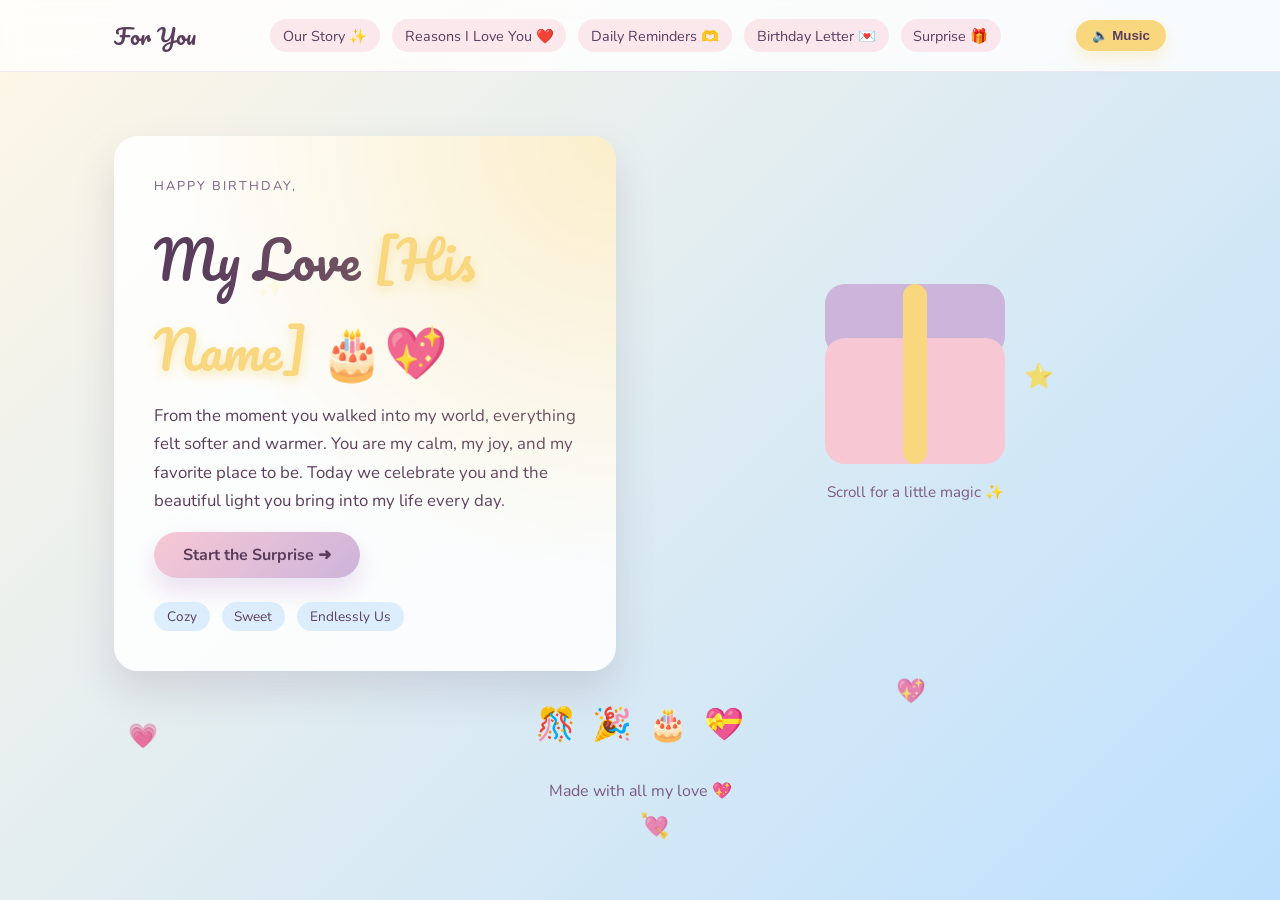
==== index.html @ a4022f61 "Create romantic birthday multi-page site" ====
<!DOCTYPE html>
<html lang="en">
<head>
  <meta charset="UTF-8" />
  <meta name="viewport" content="width=device-width, initial-scale=1.0" />
  <title>Happy Birthday, My Love 🎂💖</title>
  <link rel="stylesheet" href="styles.css" />
  <link rel="preconnect" href="https://fonts.googleapis.com" />
  <link rel="preconnect" href="https://fonts.gstatic.com" crossorigin />
  <link
    href="https://fonts.googleapis.com/css2?family=Pacifico&family=Nunito:wght@300;400;600;700&display=swap"
    rel="stylesheet"
  />
</head>
<body class="page home">
  <div class="floating-layer">
    <span class="float-heart">💗</span>
    <span class="float-heart">💖</span>
    <span class="float-heart">💘</span>
    <span class="float-star">✨</span>
    <span class="float-star">⭐</span>
  </div>

  <header class="site-header">
    <nav class="nav">
      <a href="index.html" class="nav-logo">For You</a>
      <div class="nav-links">
        <a href="story.html">Our Story ✨</a>
        <a href="reasons.html">Reasons I Love You ❤️</a>
        <a href="reminders.html">Daily Reminders 🫶</a>
        <a href="letter.html">Birthday Letter 💌</a>
        <a href="surprise.html">Surprise 🎁</a>
      </div>
      <button class="audio-toggle" type="button" aria-pressed="false">
        🔈 Music
      </button>
    </nav>
  </header>

  <main class="hero">
    <div class="hero-card">
      <p class="eyebrow">Happy Birthday,</p>
      <h1 class="headline">
        My Love <span class="name">[His Name]</span> 🎂💖
      </h1>
      <p class="love-note">
        From the moment you walked into my world, everything felt softer and warmer.
        You are my calm, my joy, and my favorite place to be. Today we celebrate you
        and the beautiful light you bring into my life every day.
      </p>
      <a class="cta" href="story.html">Start the Surprise ➜</a>
      <div class="hero-tags">
        <span>Cozy</span>
        <span>Sweet</span>
        <span>Endlessly Us</span>
      </div>
    </div>
    <div class="hero-illustration">
      <div class="gift-box">
        <div class="gift-lid"></div>
        <div class="gift-body"></div>
        <div class="gift-ribbon"></div>
      </div>
      <p class="hint">Scroll for a little magic ✨</p>
    </div>
  </main>

  <section class="confetti">
    <span>🎊</span>
    <span>🎉</span>
    <span>🎂</span>
    <span>💝</span>
  </section>

  <footer class="site-footer">
    <p>Made with all my love 💖</p>
  </footer>

  <audio id="bg-music" loop>
    <!-- Optional: add your own gentle song file in the project folder and update the src. -->
    <source src="" type="audio/mpeg" />
  </audio>
  <script src="script.js"></script>
</body>
</html>
---- styles.css ----
/* Color palette + global theme variables */
:root {
  --blush: #f7c8d4;
  --lavender: #cdb4db;
  --cream: #fff7e6;
  --pastel-blue: #bde0fe;
  --soft-gold: #f9d77e;
  --text-dark: #5a3d5c;
  --text-light: #7b5a84;
  --white: #ffffff;
  --shadow: 0 20px 40px rgba(90, 61, 92, 0.15);
}

/* Global reset */
* {
  box-sizing: border-box;
}

/* Base layout */
body {
  margin: 0;
  font-family: "Nunito", sans-serif;
  color: var(--text-dark);
  background: linear-gradient(135deg, var(--cream), var(--pastel-blue));
  min-height: 100vh;
  overflow-x: hidden;
  animation: fadeIn 1s ease-in-out;
}

.page {
  position: relative;
}

h1,
h2,
h3 {
  font-family: "Pacifico", cursive;
  font-weight: 400;
  margin: 0 0 0.5rem;
}

p {
  line-height: 1.7;
  margin: 0 0 1rem;
}

a {
  text-decoration: none;
  color: inherit;
}

/* Navigation */
.site-header {
  position: sticky;
  top: 0;
  z-index: 10;
  background: rgba(255, 255, 255, 0.8);
  backdrop-filter: blur(12px);
  border-bottom: 1px solid rgba(205, 180, 219, 0.3);
}

.nav {
  max-width: 1100px;
  margin: 0 auto;
  padding: 1rem 1.5rem;
  display: flex;
  align-items: center;
  gap: 1.5rem;
  justify-content: space-between;
  flex-wrap: wrap;
}

.nav-logo {
  font-family: "Pacifico", cursive;
  font-size: 1.4rem;
}

.nav-links {
  display: flex;
  flex-wrap: wrap;
  gap: 0.75rem;
  font-size: 0.9rem;
}

.nav-links a {
  padding: 0.4rem 0.8rem;
  border-radius: 999px;
  background: rgba(247, 200, 212, 0.4);
  transition: transform 0.3s ease, background 0.3s ease;
}

.nav-links a:hover {
  transform: translateY(-2px);
  background: rgba(247, 200, 212, 0.7);
}

.audio-toggle {
  border: none;
  background: var(--soft-gold);
  color: var(--text-dark);
  padding: 0.5rem 1rem;
  border-radius: 999px;
  font-weight: 600;
  cursor: pointer;
  box-shadow: 0 8px 16px rgba(249, 215, 126, 0.3);
  transition: transform 0.3s ease;
}

.audio-toggle:hover {
  transform: translateY(-2px) scale(1.02);
}

/* Home hero */
.hero {
  max-width: 1100px;
  margin: 0 auto;
  padding: 4rem 1.5rem 2rem;
  display: grid;
  grid-template-columns: repeat(auto-fit, minmax(280px, 1fr));
  gap: 3rem;
  align-items: center;
}

.hero-card {
  background: rgba(255, 255, 255, 0.85);
  border-radius: 24px;
  padding: 2.5rem;
  box-shadow: var(--shadow);
  position: relative;
  overflow: hidden;
}

.hero-card::after {
  content: "";
  position: absolute;
  inset: 0;
  background: radial-gradient(circle at top right, rgba(249, 215, 126, 0.4), transparent 60%);
  pointer-events: none;
}

.eyebrow {
  text-transform: uppercase;
  letter-spacing: 2px;
  font-size: 0.8rem;
  color: var(--text-light);
}

.headline {
  font-size: clamp(2.4rem, 4vw, 3.6rem);
}

.name {
  color: var(--soft-gold);
  text-shadow: 0 4px 12px rgba(249, 215, 126, 0.6);
}

.love-note {
  font-size: 1.05rem;
}

.cta {
  display: inline-flex;
  align-items: center;
  justify-content: center;
  background: linear-gradient(135deg, var(--blush), var(--lavender));
  color: var(--text-dark);
  padding: 0.75rem 1.8rem;
  border-radius: 999px;
  font-weight: 700;
  box-shadow: 0 12px 24px rgba(205, 180, 219, 0.4);
  transition: transform 0.3s ease, box-shadow 0.3s ease;
  border: none;
}

.cta:hover {
  transform: translateY(-2px) scale(1.02);
  box-shadow: 0 16px 30px rgba(205, 180, 219, 0.5);
}

.hero-tags {
  display: flex;
  gap: 0.75rem;
  flex-wrap: wrap;
  margin-top: 1.5rem;
}

.hero-tags span {
  background: rgba(189, 224, 254, 0.5);
  padding: 0.3rem 0.8rem;
  border-radius: 999px;
  font-size: 0.85rem;
}

.hero-illustration {
  text-align: center;
  display: grid;
  gap: 1rem;
}

.gift-box {
  position: relative;
  width: 180px;
  height: 180px;
  margin: 0 auto;
}

.gift-lid,
.gift-body {
  position: absolute;
  width: 100%;
  border-radius: 20px;
}

.gift-lid {
  height: 40%;
  background: var(--lavender);
  top: 0;
  animation: bounce 2.5s ease-in-out infinite;
}

.gift-body {
  height: 70%;
  background: var(--blush);
  bottom: 0;
}

.gift-ribbon {
  position: absolute;
  width: 24px;
  height: 100%;
  background: var(--soft-gold);
  left: 50%;
  transform: translateX(-50%);
  border-radius: 12px;
}

.hint {
  font-size: 0.95rem;
  color: var(--text-light);
}

.confetti {
  display: flex;
  justify-content: center;
  gap: 1rem;
  font-size: 2rem;
  animation: float 4s ease-in-out infinite;
}

/* Shared layout wrappers */
.content {
  max-width: 1000px;
  margin: 0 auto;
  padding: 3rem 1.5rem 2rem;
}

.page-title {
  text-align: center;
  margin-bottom: 2.5rem;
}

.fade-in {
  animation: fadeInUp 0.8s ease;
}

/* Story timeline */
.timeline {
  display: grid;
  gap: 2rem;
}

.timeline-card {
  display: grid;
  grid-template-columns: 20px 1fr;
  gap: 1.5rem;
  align-items: start;
  background: rgba(255, 255, 255, 0.85);
  border-radius: 24px;
  padding: 2rem;
  box-shadow: var(--shadow);
  position: relative;
  overflow: hidden;
}

.timeline-card::before {
  content: "";
  position: absolute;
  inset: 0;
  background: linear-gradient(120deg, rgba(247, 200, 212, 0.35), transparent 60%);
  opacity: 0;
  transition: opacity 0.4s ease;
}

.timeline-card:hover::before {
  opacity: 1;
}

.timeline-dot {
  width: 16px;
  height: 16px;
  background: var(--soft-gold);
  border-radius: 50%;
  box-shadow: 0 0 0 6px rgba(249, 215, 126, 0.3);
  margin-top: 6px;
}

.photo-placeholder {
  background: rgba(189, 224, 254, 0.4);
  border-radius: 16px;
  padding: 1.5rem;
  text-align: center;
  font-size: 0.9rem;
  color: var(--text-light);
}

/* Reasons grid */
.card-grid {
  display: grid;
  grid-template-columns: repeat(auto-fit, minmax(220px, 1fr));
  gap: 1.5rem;
}

.reason-card {
  background: rgba(255, 255, 255, 0.9);
  border-radius: 20px;
  padding: 1.5rem;
  box-shadow: var(--shadow);
  transition: transform 0.3s ease, box-shadow 0.3s ease;
}

.reason-card:hover {
  transform: translateY(-6px) rotate(-1deg);
  box-shadow: 0 18px 30px rgba(90, 61, 92, 0.2);
}

/* Reminder page */
.reminder-list {
  display: grid;
  gap: 1rem;
  margin-bottom: 2.5rem;
}

.reminder-card {
  padding: 1.2rem 1.5rem;
  background: rgba(255, 255, 255, 0.85);
  border-radius: 18px;
  box-shadow: var(--shadow);
  font-weight: 600;
  text-align: center;
}

.hug-generator {
  text-align: center;
  background: rgba(255, 255, 255, 0.85);
  border-radius: 24px;
  padding: 2rem;
  box-shadow: var(--shadow);
}

.hug-message {
  font-size: 1.1rem;
  margin-bottom: 1.5rem;
}

.pop {
  animation: pop 0.4s ease;
}

/* Letter styling */
.love-letter {
  background: linear-gradient(180deg, rgba(255, 255, 255, 0.95), rgba(255, 247, 230, 0.95));
  border-radius: 24px;
  padding: 2.5rem;
  box-shadow: var(--shadow);
  font-size: 1.05rem;
  position: relative;
  overflow: hidden;
}

.love-letter::before {
  content: "";
  position: absolute;
  inset: 0;
  background: url("data:image/svg+xml,%3Csvg width='200' height='200' viewBox='0 0 200 200' xmlns='http://www.w3.org/2000/svg'%3E%3Ccircle cx='80' cy='50' r='40' fill='%23f7c8d4' fill-opacity='0.15'/%3E%3Ccircle cx='150' cy='120' r='50' fill='%23bde0fe' fill-opacity='0.12'/%3E%3C/svg%3E");
  opacity: 0.6;
}

.love-letter > * {
  position: relative;
}

.signature {
  font-family: "Pacifico", cursive;
  font-size: 1.4rem;
}

/* Surprise reveal */
.reveal {
  text-align: center;
  display: grid;
  gap: 2rem;
}

.countdown {
  background: rgba(255, 255, 255, 0.9);
  border-radius: 24px;
  padding: 2rem;
  box-shadow: var(--shadow);
  font-size: 1.1rem;
}

.count-number {
  display: inline-block;
  font-size: 3rem;
  font-family: "Pacifico", cursive;
  color: var(--soft-gold);
}

.reveal-message {
  background: rgba(255, 255, 255, 0.9);
  border-radius: 24px;
  padding: 2rem;
  box-shadow: var(--shadow);
  animation: fadeInUp 1s ease;
}

.hidden {
  display: none;
}

.site-footer {
  text-align: center;
  padding: 2rem 1.5rem 3rem;
  color: var(--text-light);
}

/* Floating decorations */
.floating-layer {
  position: fixed;
  inset: 0;
  pointer-events: none;
  overflow: hidden;
  z-index: 0;
}

.float-heart,
.float-star {
  position: absolute;
  font-size: 1.5rem;
  opacity: 0.7;
  animation: float 8s ease-in-out infinite;
}

.float-heart:nth-child(1) {
  left: 10%;
  top: 80%;
  animation-delay: 0s;
}

.float-heart:nth-child(2) {
  left: 70%;
  top: 75%;
  animation-delay: 2s;
}

.float-heart:nth-child(3) {
  left: 50%;
  top: 90%;
  animation-delay: 4s;
}

.float-star:nth-child(4) {
  left: 20%;
  top: 30%;
  animation-delay: 1s;
}

.float-star:nth-child(5) {
  left: 80%;
  top: 40%;
  animation-delay: 3s;
}

@keyframes float {
  0% {
    transform: translateY(0) translateX(0) rotate(0deg);
  }
  50% {
    transform: translateY(-30px) translateX(10px) rotate(5deg);
  }
  100% {
    transform: translateY(0) translateX(0) rotate(0deg);
  }
}

@keyframes fadeIn {
  from {
    opacity: 0;
  }
  to {
    opacity: 1;
  }
}

@keyframes fadeInUp {
  from {
    opacity: 0;
    transform: translateY(20px);
  }
  to {
    opacity: 1;
    transform: translateY(0);
  }
}

@keyframes bounce {
  0%,
  100% {
    transform: translateY(0);
  }
  50% {
    transform: translateY(-10px);
  }
}

@keyframes pop {
  0% {
    transform: scale(0.98);
  }
  50% {
    transform: scale(1.02);
  }
  100% {
    transform: scale(1);
  }
}

@media (max-width: 768px) {
  .nav {
    justify-content: center;
  }

  .nav-links {
    justify-content: center;
  }

  .hero {
    padding-top: 2rem;
  }
}
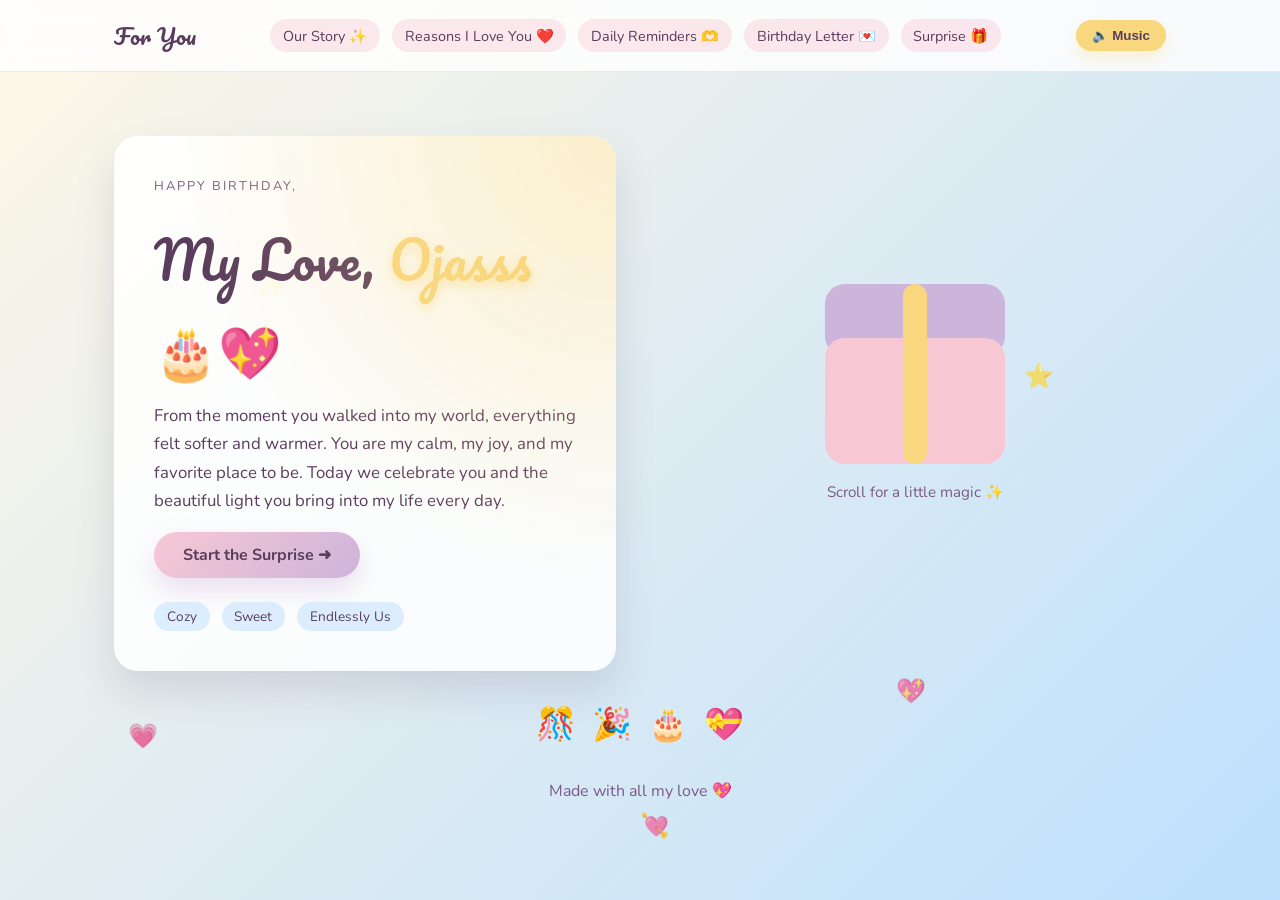
==== commit 5bd95bb8: "I love him yrr" ====
--- a/index.html
+++ b/index.html
@@ -1,5 +1,6 @@
 <!DOCTYPE html>
 <html lang="en">
+
 <head>
   <meta charset="UTF-8" />
   <meta name="viewport" content="width=device-width, initial-scale=1.0" />
@@ -7,11 +8,10 @@
   <link rel="stylesheet" href="styles.css" />
   <link rel="preconnect" href="https://fonts.googleapis.com" />
   <link rel="preconnect" href="https://fonts.gstatic.com" crossorigin />
-  <link
-    href="https://fonts.googleapis.com/css2?family=Pacifico&family=Nunito:wght@300;400;600;700&display=swap"
-    rel="stylesheet"
-  />
+  <link href="https://fonts.googleapis.com/css2?family=Pacifico&family=Nunito:wght@300;400;600;700&display=swap"
+    rel="stylesheet" />
 </head>
+
 <body class="page home">
   <div class="floating-layer">
     <span class="float-heart">💗</span>
@@ -41,7 +41,7 @@
     <div class="hero-card">
       <p class="eyebrow">Happy Birthday,</p>
       <h1 class="headline">
-        My Love <span class="name">[His Name]</span> 🎂💖
+        My Love, <span class="name">Ojasss</span> 🎂💖
       </h1>
       <p class="love-note">
         From the moment you walked into my world, everything felt softer and warmer.
@@ -82,4 +82,5 @@
   </audio>
   <script src="script.js"></script>
 </body>
-</html>
+
+</html>
--- a/styles.css
+++ b/styles.css
@@ -385,7 +385,7 @@
   opacity: 0.6;
 }
 
-.love-letter > * {
+.love-letter>* {
   position: relative;
 }
 
@@ -485,9 +485,11 @@
   0% {
     transform: translateY(0) translateX(0) rotate(0deg);
   }
+
   50% {
     transform: translateY(-30px) translateX(10px) rotate(5deg);
   }
+
   100% {
     transform: translateY(0) translateX(0) rotate(0deg);
   }
@@ -497,6 +499,7 @@
   from {
     opacity: 0;
   }
+
   to {
     opacity: 1;
   }
@@ -507,6 +510,7 @@
     opacity: 0;
     transform: translateY(20px);
   }
+
   to {
     opacity: 1;
     transform: translateY(0);
@@ -514,10 +518,12 @@
 }
 
 @keyframes bounce {
+
   0%,
   100% {
     transform: translateY(0);
   }
+
   50% {
     transform: translateY(-10px);
   }
@@ -527,9 +533,11 @@
   0% {
     transform: scale(0.98);
   }
+
   50% {
     transform: scale(1.02);
   }
+
   100% {
     transform: scale(1);
   }
@@ -548,3 +556,130 @@
     padding-top: 2rem;
   }
 }
+
+/* Floating Hug Animation */
+.floating-hug {
+  position: fixed;
+  bottom: -50px;
+  font-size: 2rem;
+  pointer-events: none;
+  z-index: 1000;
+  animation: floatUp linear forwards;
+}
+
+/* Reveal Image */
+.hug-img {
+  display: block;
+  max-width: 100%;
+  width: 300px;
+  /* Adjust size as needed */
+  margin: 2rem auto 0;
+  border-radius: 16px;
+  box-shadow: 0 10px 25px rgba(0, 0, 0, 0.1);
+  animation: fadeInUp 1s ease;
+}
+
+.hug-img.hidden {
+  display: none;
+}
+
+/* Carousel Styles */
+.memory-reveal {
+  margin-top: 1rem;
+}
+
+.reveal-btn {
+  background: var(--soft-gold);
+  border: none;
+  padding: 0.5rem 1rem;
+  border-radius: 999px;
+  font-family: "Nunito", sans-serif;
+  font-weight: 700;
+  cursor: pointer;
+  transition: transform 0.2s;
+  color: var(--text-dark);
+}
+
+.reveal-btn:hover {
+  transform: scale(1.05);
+}
+
+.carousel-container {
+  position: relative;
+  width: 100%;
+  max-width: 400px;
+  height: 300px;
+  margin-top: 1rem;
+  border-radius: 12px;
+  overflow: hidden;
+  box-shadow: 0 4px 12px rgba(0, 0, 0, 0.1);
+  background: #f0f0f0;
+}
+
+.carousel-container.hidden {
+  display: none;
+}
+
+.carousel-track {
+  width: 100%;
+  height: 100%;
+  position: relative;
+}
+
+.carousel-img {
+  position: absolute;
+  top: 0;
+  left: 0;
+  width: 100%;
+  height: 100%;
+  object-fit: cover;
+  opacity: 0;
+  transition: opacity 0.5s ease;
+}
+
+.carousel-img.active {
+  opacity: 1;
+}
+
+.carousel-nav {
+  position: absolute;
+  top: 50%;
+  transform: translateY(-50%);
+  background: rgba(255, 255, 255, 0.7);
+  border: none;
+  border-radius: 50%;
+  width: 32px;
+  height: 32px;
+  cursor: pointer;
+  z-index: 2;
+  font-size: 1.2rem;
+  display: flex;
+  align-items: center;
+  justify-content: center;
+  color: var(--text-dark);
+  transition: background 0.3s;
+}
+
+.carousel-nav:hover {
+  background: rgba(255, 255, 255, 0.95);
+}
+
+.carousel-nav.prev {
+  left: 10px;
+}
+
+.carousel-nav.next {
+  right: 10px;
+}
+
+@keyframes floatUp {
+  0% {
+    transform: translateY(0) scale(1) rotate(0deg);
+    opacity: 1;
+  }
+
+  100% {
+    transform: translateY(-120vh) scale(1.5) rotate(360deg);
+    opacity: 0;
+  }
+}
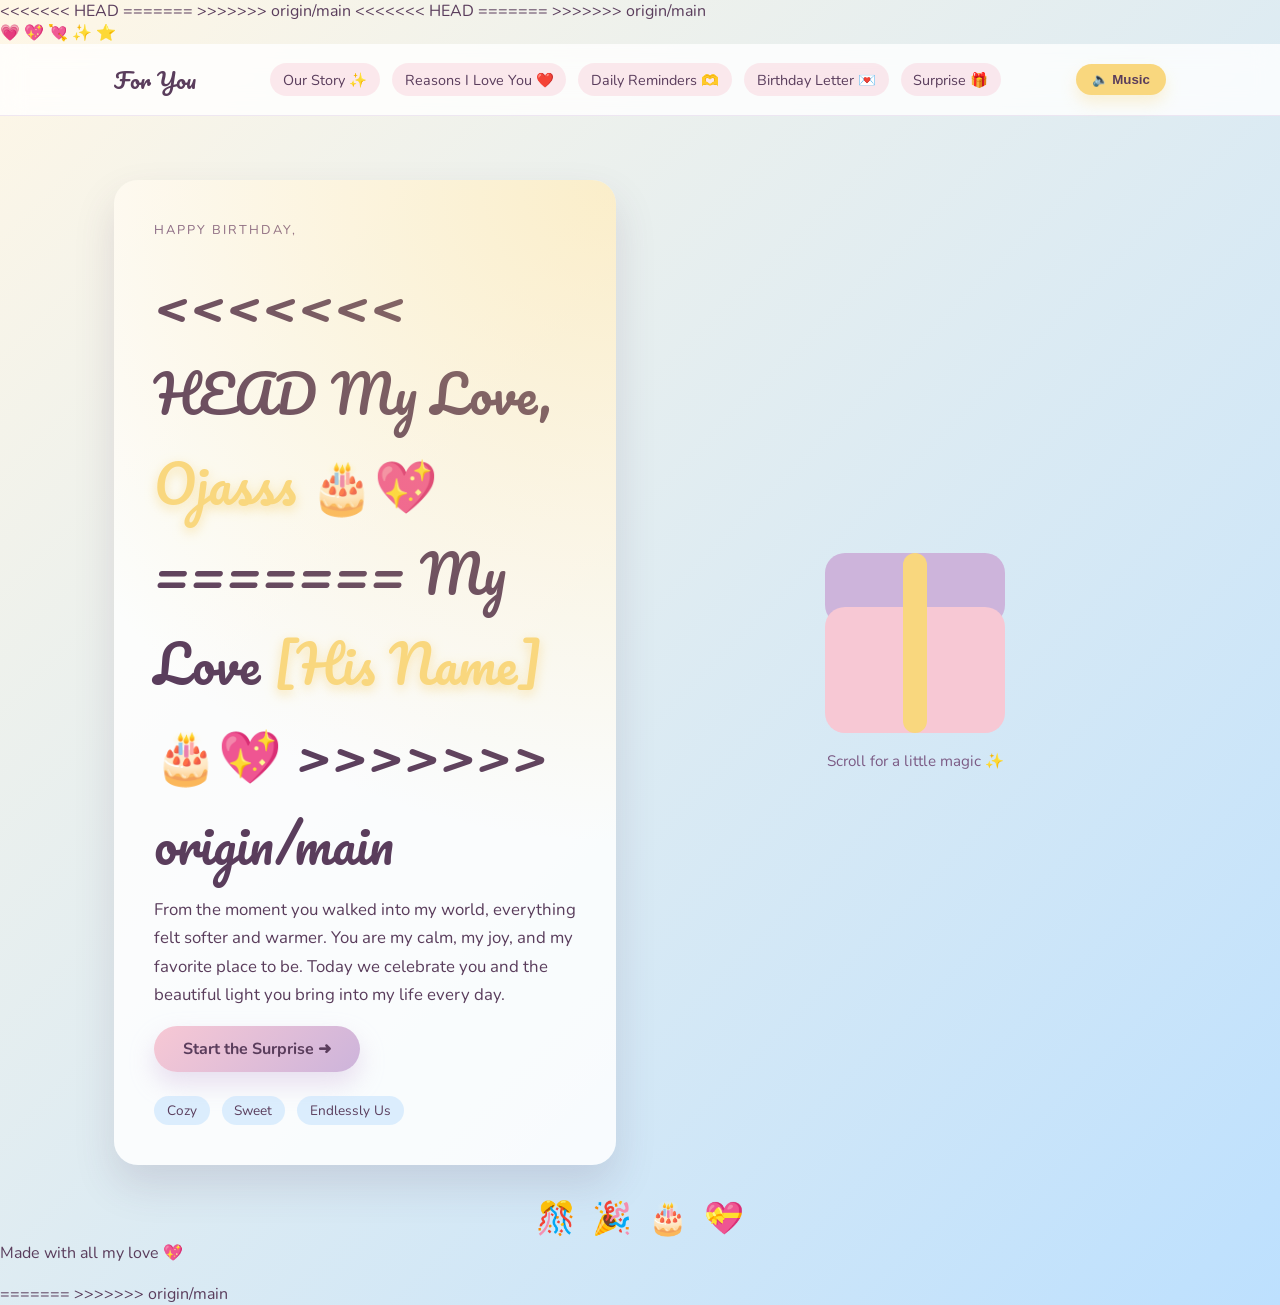
==== commit 7373a395: "Resolved conflicts" ====
--- a/index.html
+++ b/index.html
@@ -1,6 +1,9 @@
 <!DOCTYPE html>
 <html lang="en">
+<<<<<<< HEAD
 
+=======
+>>>>>>> origin/main
 <head>
   <meta charset="UTF-8" />
   <meta name="viewport" content="width=device-width, initial-scale=1.0" />
@@ -8,10 +11,18 @@
   <link rel="stylesheet" href="styles.css" />
   <link rel="preconnect" href="https://fonts.googleapis.com" />
   <link rel="preconnect" href="https://fonts.gstatic.com" crossorigin />
+<<<<<<< HEAD
   <link href="https://fonts.googleapis.com/css2?family=Pacifico&family=Nunito:wght@300;400;600;700&display=swap"
     rel="stylesheet" />
 </head>
 
+=======
+  <link
+    href="https://fonts.googleapis.com/css2?family=Pacifico&family=Nunito:wght@300;400;600;700&display=swap"
+    rel="stylesheet"
+  />
+</head>
+>>>>>>> origin/main
 <body class="page home">
   <div class="floating-layer">
     <span class="float-heart">💗</span>
@@ -41,7 +52,11 @@
     <div class="hero-card">
       <p class="eyebrow">Happy Birthday,</p>
       <h1 class="headline">
+<<<<<<< HEAD
         My Love, <span class="name">Ojasss</span> 🎂💖
+=======
+        My Love <span class="name">[His Name]</span> 🎂💖
+>>>>>>> origin/main
       </h1>
       <p class="love-note">
         From the moment you walked into my world, everything felt softer and warmer.
@@ -78,9 +93,17 @@
 
   <audio id="bg-music" loop>
     <!-- Optional: add your own gentle song file in the project folder and update the src. -->
+<<<<<<< HEAD
+    <source src="song.mp3" type="audio/mpeg" />
+  </audio>
+  <script src="script.js"></script>
+</body>
+
+</html>
+=======
     <source src="" type="audio/mpeg" />
   </audio>
   <script src="script.js"></script>
 </body>
-
-</html>+</html>
+>>>>>>> origin/main
--- a/styles.css
+++ b/styles.css
@@ -385,7 +385,11 @@
   opacity: 0.6;
 }
 
+<<<<<<< HEAD
 .love-letter>* {
+=======
+.love-letter > * {
+>>>>>>> origin/main
   position: relative;
 }
 
@@ -485,11 +489,17 @@
   0% {
     transform: translateY(0) translateX(0) rotate(0deg);
   }
+<<<<<<< HEAD
 
   50% {
     transform: translateY(-30px) translateX(10px) rotate(5deg);
   }
 
+=======
+  50% {
+    transform: translateY(-30px) translateX(10px) rotate(5deg);
+  }
+>>>>>>> origin/main
   100% {
     transform: translateY(0) translateX(0) rotate(0deg);
   }
@@ -499,7 +509,10 @@
   from {
     opacity: 0;
   }
-
+<<<<<<< HEAD
+
+=======
+>>>>>>> origin/main
   to {
     opacity: 1;
   }
@@ -510,7 +523,10 @@
     opacity: 0;
     transform: translateY(20px);
   }
-
+<<<<<<< HEAD
+
+=======
+>>>>>>> origin/main
   to {
     opacity: 1;
     transform: translateY(0);
@@ -518,12 +534,18 @@
 }
 
 @keyframes bounce {
-
+<<<<<<< HEAD
+
+=======
+>>>>>>> origin/main
   0%,
   100% {
     transform: translateY(0);
   }
-
+<<<<<<< HEAD
+
+=======
+>>>>>>> origin/main
   50% {
     transform: translateY(-10px);
   }
@@ -533,11 +555,17 @@
   0% {
     transform: scale(0.98);
   }
+<<<<<<< HEAD
 
   50% {
     transform: scale(1.02);
   }
 
+=======
+  50% {
+    transform: scale(1.02);
+  }
+>>>>>>> origin/main
   100% {
     transform: scale(1);
   }
@@ -556,6 +584,7 @@
     padding-top: 2rem;
   }
 }
+<<<<<<< HEAD
 
 /* Floating Hug Animation */
 .floating-hug {
@@ -682,4 +711,6 @@
     transform: translateY(-120vh) scale(1.5) rotate(360deg);
     opacity: 0;
   }
-}+}
+=======
+>>>>>>> origin/main
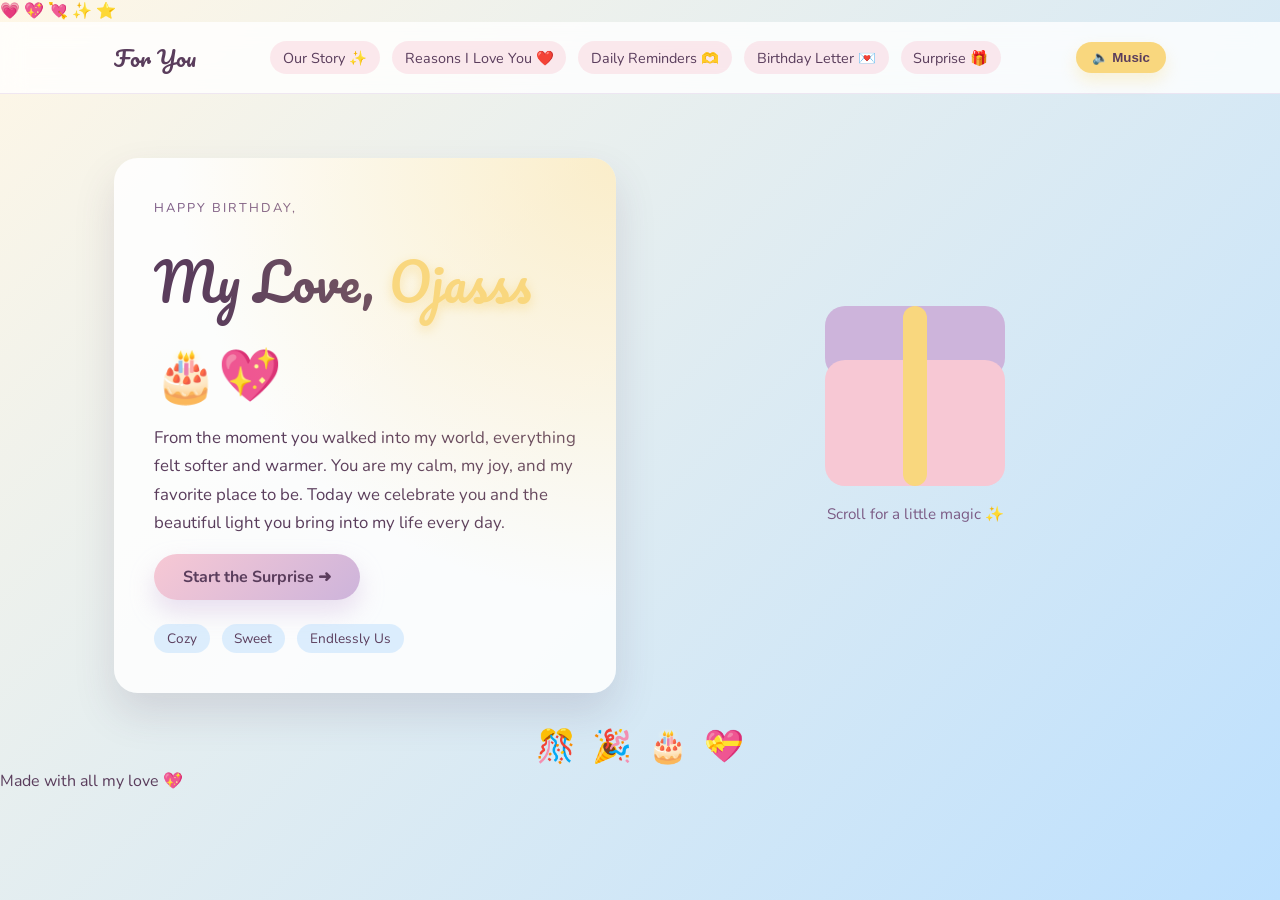
==== commit f4d68f6a: "moving head" ====
--- a/index.html
+++ b/index.html
@@ -1,9 +1,3 @@
-<!DOCTYPE html>
-<html lang="en">
-<<<<<<< HEAD
-
-=======
->>>>>>> origin/main
 <head>
   <meta charset="UTF-8" />
   <meta name="viewport" content="width=device-width, initial-scale=1.0" />
@@ -11,18 +5,10 @@
   <link rel="stylesheet" href="styles.css" />
   <link rel="preconnect" href="https://fonts.googleapis.com" />
   <link rel="preconnect" href="https://fonts.gstatic.com" crossorigin />
-<<<<<<< HEAD
   <link href="https://fonts.googleapis.com/css2?family=Pacifico&family=Nunito:wght@300;400;600;700&display=swap"
     rel="stylesheet" />
 </head>
 
-=======
-  <link
-    href="https://fonts.googleapis.com/css2?family=Pacifico&family=Nunito:wght@300;400;600;700&display=swap"
-    rel="stylesheet"
-  />
-</head>
->>>>>>> origin/main
 <body class="page home">
   <div class="floating-layer">
     <span class="float-heart">💗</span>
@@ -52,11 +38,7 @@
     <div class="hero-card">
       <p class="eyebrow">Happy Birthday,</p>
       <h1 class="headline">
-<<<<<<< HEAD
         My Love, <span class="name">Ojasss</span> 🎂💖
-=======
-        My Love <span class="name">[His Name]</span> 🎂💖
->>>>>>> origin/main
       </h1>
       <p class="love-note">
         From the moment you walked into my world, everything felt softer and warmer.
@@ -93,17 +75,9 @@
 
   <audio id="bg-music" loop>
     <!-- Optional: add your own gentle song file in the project folder and update the src. -->
-<<<<<<< HEAD
     <source src="song.mp3" type="audio/mpeg" />
   </audio>
   <script src="script.js"></script>
 </body>
 
-</html>
-=======
-    <source src="" type="audio/mpeg" />
-  </audio>
-  <script src="script.js"></script>
-</body>
-</html>
->>>>>>> origin/main
+</html>
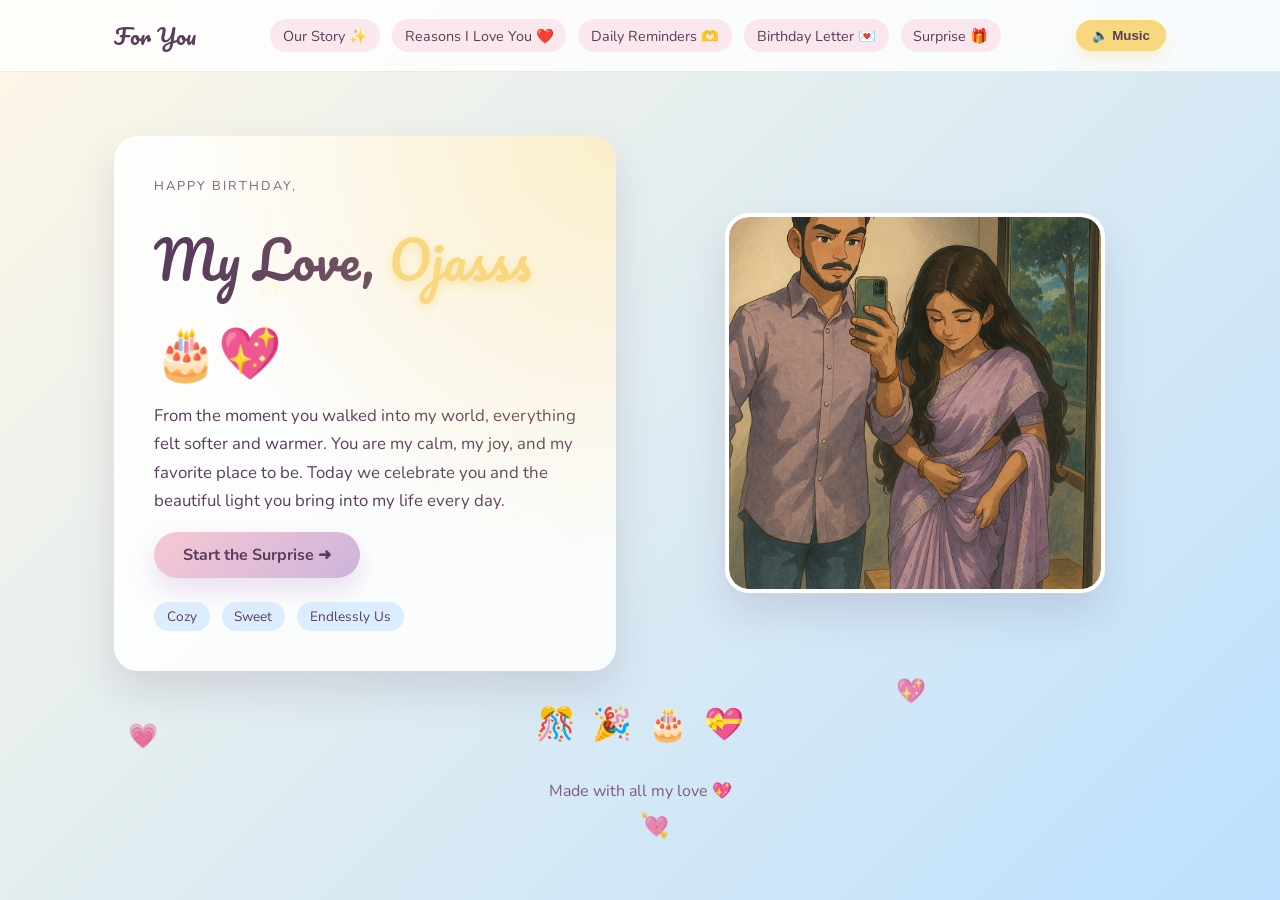
==== commit c2a99388: "Implement slideshow carousel, refactor our story photos to grids, add reasons, and set daily reminde" ====
--- a/index.html
+++ b/index.html
@@ -53,12 +53,20 @@
       </div>
     </div>
     <div class="hero-illustration">
-      <div class="gift-box">
-        <div class="gift-lid"></div>
-        <div class="gift-body"></div>
-        <div class="gift-ribbon"></div>
+      <div class="home-carousel">
+        <img src="img/1.png" alt="Memory 1" class="home-carousel-img active">
+        <img src="img/2.png" alt="Memory 2" class="home-carousel-img">
+        <img src="img/3.png" alt="Memory 3" class="home-carousel-img">
+        <img src="img/4.jpg" alt="Memory 4" class="home-carousel-img">
+        <img src="img/5.jpg" alt="Memory 5" class="home-carousel-img">
+        <img src="img/6.jpg" alt="Memory 6" class="home-carousel-img">
+        <img src="img/7.png" alt="Memory 7" class="home-carousel-img">
+        <img src="img/8.jpg" alt="Memory 8" class="home-carousel-img">
+        <img src="img/9.jpg" alt="Memory 9" class="home-carousel-img">
+        <img src="img/10.jpg" alt="Memory 10" class="home-carousel-img">
+        <img src="img/11.jpg" alt="Memory 11" class="home-carousel-img">
+        <img src="img/12.jpg" alt="Memory 12" class="home-carousel-img">
       </div>
-      <p class="hint">Scroll for a little magic ✨</p>
     </div>
   </main>
 
--- a/styles.css
+++ b/styles.css
@@ -193,50 +193,36 @@
 
 .hero-illustration {
   text-align: center;
-  display: grid;
-  gap: 1rem;
-}
-
-.gift-box {
+  display: block;
+}
+
+.home-carousel {
   position: relative;
-  width: 180px;
-  height: 180px;
+  width: 100%;
+  max-width: 380px;
+  height: 380px;
   margin: 0 auto;
-}
-
-.gift-lid,
-.gift-body {
+  border-radius: 24px;
+  overflow: hidden;
+  box-shadow: var(--shadow);
+  border: 4px solid var(--white);
+  background: var(--white);
+}
+
+.home-carousel-img {
   position: absolute;
+  top: 0;
+  left: 0;
   width: 100%;
+  height: 100%;
+  object-fit: cover;
+  opacity: 0;
+  transition: opacity 1s ease-in-out;
   border-radius: 20px;
 }
 
-.gift-lid {
-  height: 40%;
-  background: var(--lavender);
-  top: 0;
-  animation: bounce 2.5s ease-in-out infinite;
-}
-
-.gift-body {
-  height: 70%;
-  background: var(--blush);
-  bottom: 0;
-}
-
-.gift-ribbon {
-  position: absolute;
-  width: 24px;
-  height: 100%;
-  background: var(--soft-gold);
-  left: 50%;
-  transform: translateX(-50%);
-  border-radius: 12px;
-}
-
-.hint {
-  font-size: 0.95rem;
-  color: var(--text-light);
+.home-carousel-img.active {
+  opacity: 1;
 }
 
 .confetti {
@@ -385,11 +371,7 @@
   opacity: 0.6;
 }
 
-<<<<<<< HEAD
-.love-letter>* {
-=======
 .love-letter > * {
->>>>>>> origin/main
   position: relative;
 }
 
@@ -489,17 +471,9 @@
   0% {
     transform: translateY(0) translateX(0) rotate(0deg);
   }
-<<<<<<< HEAD
-
   50% {
     transform: translateY(-30px) translateX(10px) rotate(5deg);
   }
-
-=======
-  50% {
-    transform: translateY(-30px) translateX(10px) rotate(5deg);
-  }
->>>>>>> origin/main
   100% {
     transform: translateY(0) translateX(0) rotate(0deg);
   }
@@ -509,10 +483,6 @@
   from {
     opacity: 0;
   }
-<<<<<<< HEAD
-
-=======
->>>>>>> origin/main
   to {
     opacity: 1;
   }
@@ -523,10 +493,6 @@
     opacity: 0;
     transform: translateY(20px);
   }
-<<<<<<< HEAD
-
-=======
->>>>>>> origin/main
   to {
     opacity: 1;
     transform: translateY(0);
@@ -534,18 +500,10 @@
 }
 
 @keyframes bounce {
-<<<<<<< HEAD
-
-=======
->>>>>>> origin/main
   0%,
   100% {
     transform: translateY(0);
   }
-<<<<<<< HEAD
-
-=======
->>>>>>> origin/main
   50% {
     transform: translateY(-10px);
   }
@@ -555,17 +513,9 @@
   0% {
     transform: scale(0.98);
   }
-<<<<<<< HEAD
-
   50% {
     transform: scale(1.02);
   }
-
-=======
-  50% {
-    transform: scale(1.02);
-  }
->>>>>>> origin/main
   100% {
     transform: scale(1);
   }
@@ -584,7 +534,6 @@
     padding-top: 2rem;
   }
 }
-<<<<<<< HEAD
 
 /* Floating Hug Animation */
 .floating-hug {
@@ -633,72 +582,37 @@
   transform: scale(1.05);
 }
 
-.carousel-container {
-  position: relative;
+.story-images-container {
+  display: grid;
+  grid-template-columns: repeat(3, 1fr);
+  gap: 15px;
+  margin-top: 1.5rem;
+}
+
+.story-images-container.hidden {
+  display: none;
+}
+
+.story-images-container img {
   width: 100%;
-  max-width: 400px;
-  height: 300px;
-  margin-top: 1rem;
+  aspect-ratio: 1 / 1;
+  object-fit: cover;
   border-radius: 12px;
-  overflow: hidden;
-  box-shadow: 0 4px 12px rgba(0, 0, 0, 0.1);
-  background: #f0f0f0;
-}
-
-.carousel-container.hidden {
-  display: none;
-}
-
-.carousel-track {
-  width: 100%;
-  height: 100%;
-  position: relative;
-}
-
-.carousel-img {
-  position: absolute;
-  top: 0;
-  left: 0;
-  width: 100%;
-  height: 100%;
-  object-fit: cover;
-  opacity: 0;
-  transition: opacity 0.5s ease;
-}
-
-.carousel-img.active {
-  opacity: 1;
-}
-
-.carousel-nav {
-  position: absolute;
-  top: 50%;
-  transform: translateY(-50%);
-  background: rgba(255, 255, 255, 0.7);
-  border: none;
-  border-radius: 50%;
-  width: 32px;
-  height: 32px;
-  cursor: pointer;
-  z-index: 2;
-  font-size: 1.2rem;
-  display: flex;
-  align-items: center;
-  justify-content: center;
-  color: var(--text-dark);
-  transition: background 0.3s;
-}
-
-.carousel-nav:hover {
-  background: rgba(255, 255, 255, 0.95);
-}
-
-.carousel-nav.prev {
-  left: 10px;
-}
-
-.carousel-nav.next {
-  right: 10px;
+  box-shadow: 0 8px 16px rgba(0, 0, 0, 0.1);
+  transition: transform 0.3s ease, box-shadow 0.3s ease;
+  border: 3px solid var(--white);
+}
+
+.story-images-container img:hover {
+  transform: translateY(-5px) scale(1.03);
+  box-shadow: 0 12px 24px rgba(0, 0, 0, 0.15);
+}
+
+@media (max-width: 600px) {
+  .story-images-container {
+    grid-template-columns: 1fr;
+    gap: 10px;
+  }
 }
 
 @keyframes floatUp {
@@ -712,5 +626,3 @@
     opacity: 0;
   }
 }
-=======
->>>>>>> origin/main
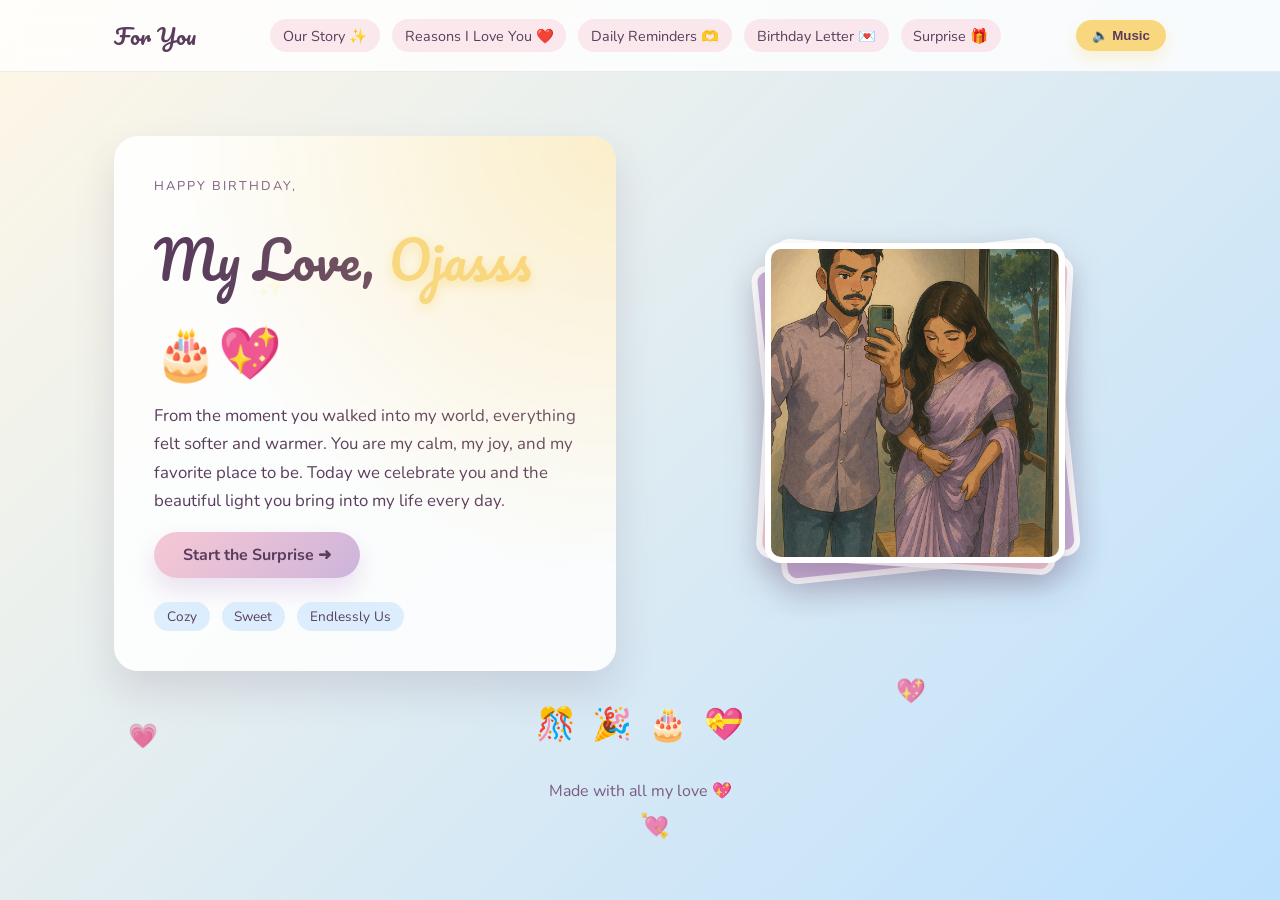
==== commit 42c39691: "Fix reveal button with closest(), stack of photos on home page, 2s carousel interval" ====
--- a/index.html
+++ b/index.html
@@ -54,18 +54,20 @@
     </div>
     <div class="hero-illustration">
       <div class="home-carousel">
-        <img src="img/1.png" alt="Memory 1" class="home-carousel-img active">
-        <img src="img/2.png" alt="Memory 2" class="home-carousel-img">
-        <img src="img/3.png" alt="Memory 3" class="home-carousel-img">
-        <img src="img/4.jpg" alt="Memory 4" class="home-carousel-img">
-        <img src="img/5.jpg" alt="Memory 5" class="home-carousel-img">
-        <img src="img/6.jpg" alt="Memory 6" class="home-carousel-img">
-        <img src="img/7.png" alt="Memory 7" class="home-carousel-img">
-        <img src="img/8.jpg" alt="Memory 8" class="home-carousel-img">
-        <img src="img/9.jpg" alt="Memory 9" class="home-carousel-img">
-        <img src="img/10.jpg" alt="Memory 10" class="home-carousel-img">
-        <img src="img/11.jpg" alt="Memory 11" class="home-carousel-img">
-        <img src="img/12.jpg" alt="Memory 12" class="home-carousel-img">
+        <div class="home-carousel-frame">
+          <img src="img/1.png" alt="Memory 1" class="home-carousel-img active">
+          <img src="img/2.png" alt="Memory 2" class="home-carousel-img">
+          <img src="img/3.png" alt="Memory 3" class="home-carousel-img">
+          <img src="img/4.jpg" alt="Memory 4" class="home-carousel-img">
+          <img src="img/5.jpg" alt="Memory 5" class="home-carousel-img">
+          <img src="img/6.jpg" alt="Memory 6" class="home-carousel-img">
+          <img src="img/7.png" alt="Memory 7" class="home-carousel-img">
+          <img src="img/8.jpg" alt="Memory 8" class="home-carousel-img">
+          <img src="img/9.jpg" alt="Memory 9" class="home-carousel-img">
+          <img src="img/10.jpg" alt="Memory 10" class="home-carousel-img">
+          <img src="img/11.jpg" alt="Memory 11" class="home-carousel-img">
+          <img src="img/12.jpg" alt="Memory 12" class="home-carousel-img">
+        </div>
       </div>
     </div>
   </main>
--- a/styles.css
+++ b/styles.css
@@ -193,20 +193,62 @@
 
 .hero-illustration {
   text-align: center;
-  display: block;
-}
-
+  display: flex;
+  align-items: center;
+  justify-content: center;
+  padding: 2rem 0;
+}
+
+/* Stack of photos wrapper — creates depth layers via pseudo-elements */
 .home-carousel {
   position: relative;
-  width: 100%;
-  max-width: 380px;
-  height: 380px;
+  width: 300px;
+  height: 320px;
   margin: 0 auto;
-  border-radius: 24px;
+}
+
+/* Layer 3 — furthest back, most rotated */
+.home-carousel::before {
+  content: "";
+  position: absolute;
+  inset: 0;
+  background: var(--lavender);
+  border-radius: 16px;
+  border: 6px solid var(--white);
+  box-shadow: 0 12px 30px rgba(90, 61, 92, 0.18);
+  transform: rotate(-6deg) translateY(8px);
+  z-index: 1;
+}
+
+/* Layer 2 — middle card */
+.home-carousel::after {
+  content: "";
+  position: absolute;
+  inset: 0;
+  background: var(--blush);
+  border-radius: 16px;
+  border: 6px solid var(--white);
+  box-shadow: 0 10px 25px rgba(90, 61, 92, 0.15);
+  transform: rotate(3.5deg) translateY(4px);
+  z-index: 2;
+}
+
+/* The actual photo card on top */
+.home-carousel-frame {
+  position: absolute;
+  inset: 0;
+  border-radius: 16px;
+  border: 6px solid var(--white);
+  box-shadow: 0 20px 40px rgba(90, 61, 92, 0.22);
   overflow: hidden;
-  box-shadow: var(--shadow);
-  border: 4px solid var(--white);
+  z-index: 3;
   background: var(--white);
+  animation: stackFloat 4s ease-in-out infinite;
+}
+
+@keyframes stackFloat {
+  0%, 100% { transform: translateY(0) rotate(0deg); }
+  50% { transform: translateY(-6px) rotate(0.5deg); }
 }
 
 .home-carousel-img {
@@ -217,8 +259,7 @@
   height: 100%;
   object-fit: cover;
   opacity: 0;
-  transition: opacity 1s ease-in-out;
-  border-radius: 20px;
+  transition: opacity 0.9s ease-in-out;
 }
 
 .home-carousel-img.active {
@@ -585,8 +626,9 @@
 .story-images-container {
   display: grid;
   grid-template-columns: repeat(3, 1fr);
-  gap: 15px;
+  gap: 12px;
   margin-top: 1.5rem;
+  animation: fadeInUp 0.5s ease;
 }
 
 .story-images-container.hidden {
